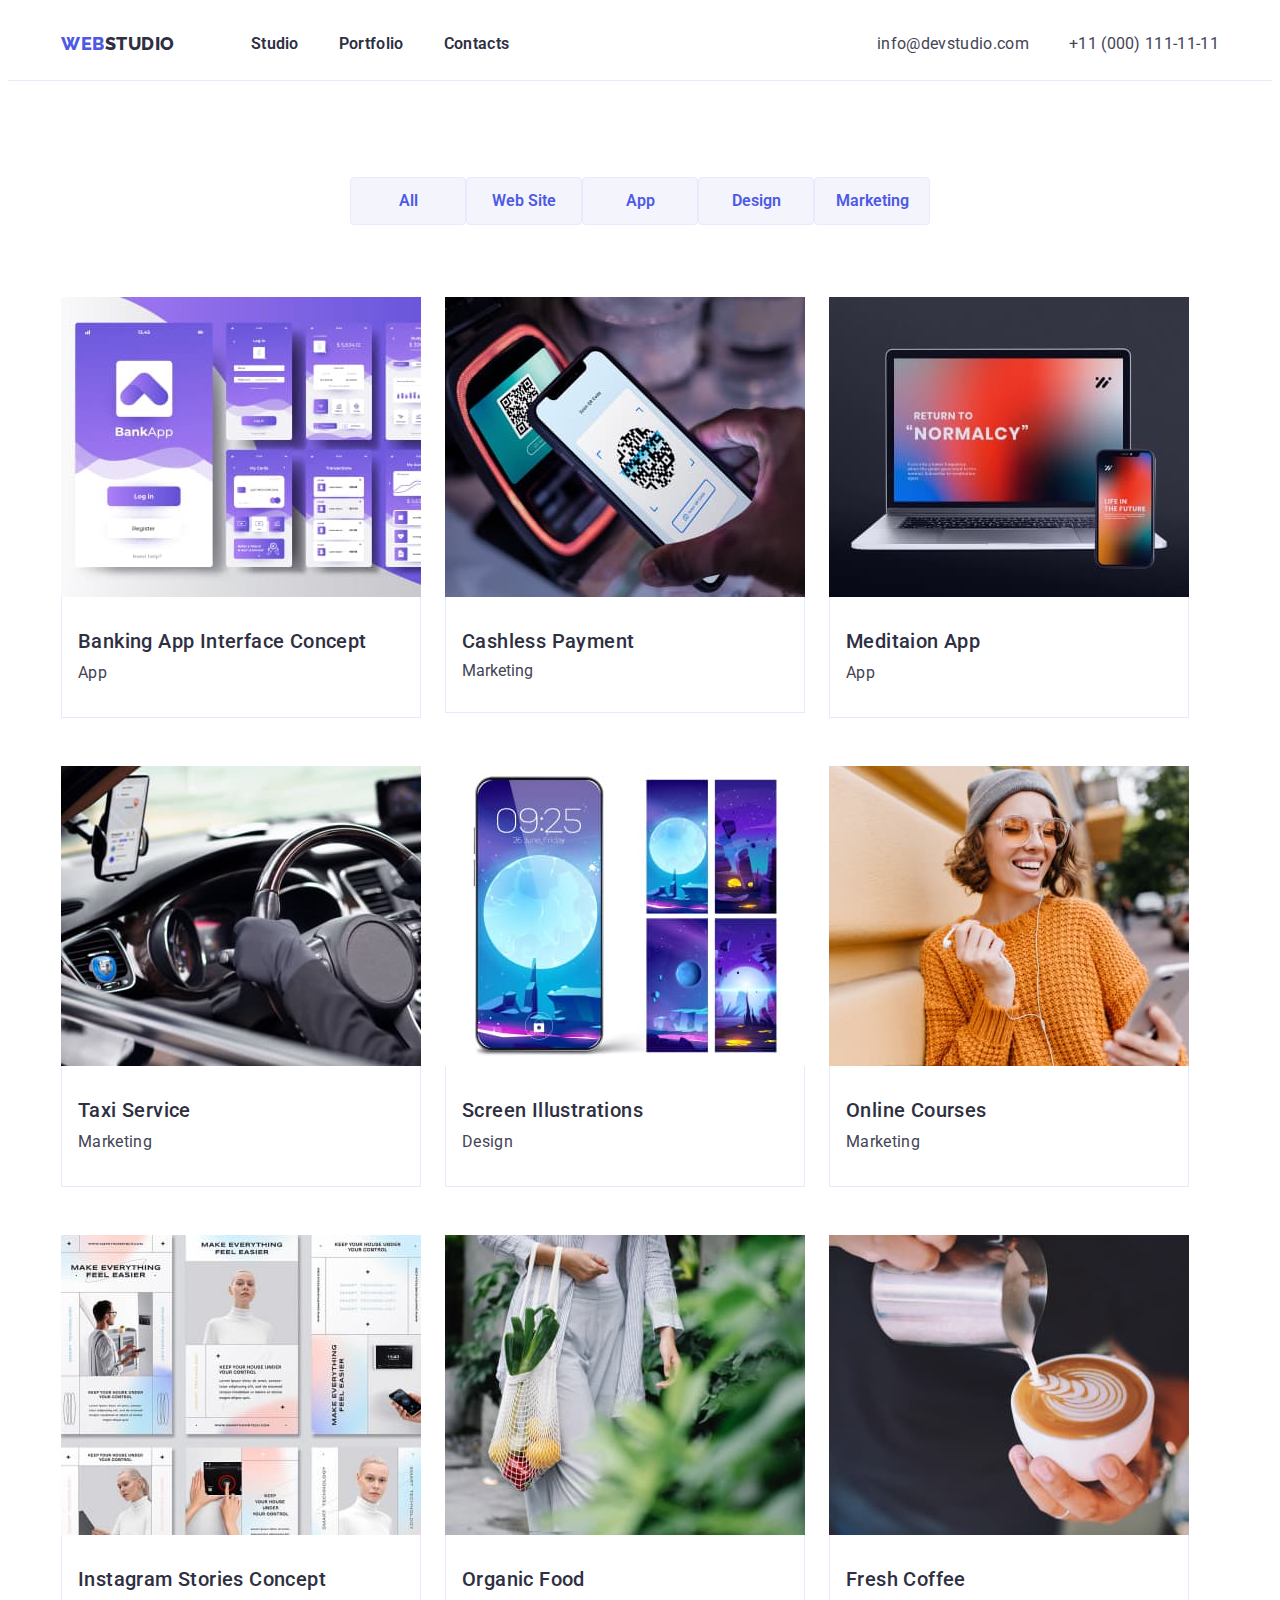
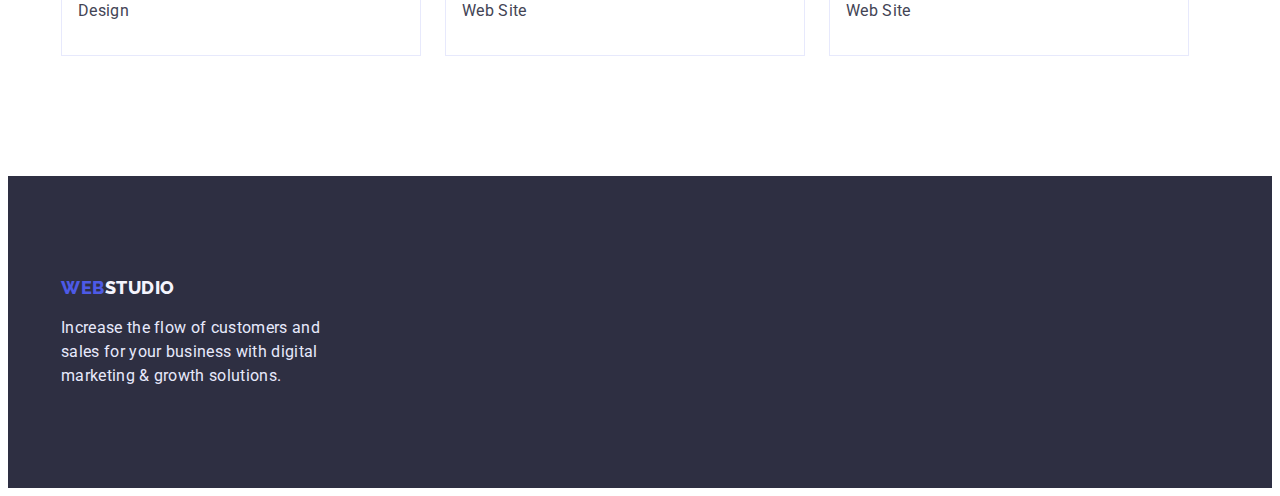
==== portfolio.html @ c37fa41d "Initial commit" ====
<!DOCTYPE html>
<html lang="en">
  <head>
    <meta charset="UTF-8" />
    <meta http-equiv="X-UA-Compatible" content="IE=edge" />
    <meta name="viewport" content="width=device-width, initial-scale=1.0" />
    <title>Portfolio</title>
    <link rel="preconnect" href="https://fonts.googleapis.com" />
    <link rel="preconnect" href="https://fonts.gstatic.com" crossorigin />
    <link
      href="https://fonts.googleapis.com/css2?family=Raleway:wght@800&family=Roboto:wght@400;500;700;900&display=swap"
      rel="stylesheet"
    />
    <link
      rel="stylesheet"
      href="https://cdnjs.cloudflare.com/ajax/libs/modern-normalize/1.1.0/modern-normalize.min.css"
      integrity="sha512-wpPYUAdjBVSE4KJnH1VR1HeZfpl1ub8YT/NKx4PuQ5NmX2tKuGu6U/JRp5y+Y8XG2tV+wKQpNHVUX03MfMFn9Q=="
      crossorigin="anonymous"
      referrerpolicy="no-referrer"
    />
    <link rel="stylesheet" href="./css/styles.css" />
  </head>
  <body class="page-body">
    <header class="page-header">
      <div class="container header-box">
        <nav class="nav-list">
          <a class="logo-link link" href="./index.html"
            >Web<span class="studio-logo">Studio</span>
          </a>
          <ul class="header-list list">
            <li class="item"><a class="header-link link" href="./index.html">Studio</a></li>
            <li class="item"><a class="header-link link" href="./portfolio.html">Portfolio</a></li>
            <li class="item"><a class="header-link link" href="">Contacts</a></li>
          </ul>
        </nav>
        <ul class="header-list list">
          <li class="item">
            <a class="header-link-adress link" href="mailto:info@devstudio.com"
              >info@devstudio.com</a
            >
          </li>
          <li class="item">
            <a class="header-link-adress link" href="tel:110001111111">+11 (000) 111-11-11</a>
          </li>
        </ul>
      </div>
    </header>
    <main class="main-portfolio">
      <section class="portfolio">
        <div class="container">
          <h1 class="visually-hidden">Our Portfolio</h1>
          <ul class="portfolio-list pl-btn list">
            <li class="item-btn"><button class="portfolio-btn" type="button">All</button></li>
            <li class="item-btn"><button class="portfolio-btn" type="button">Web Site</button></li>
            <li class="item-btn"><button class="portfolio-btn" type="button">App</button></li>
            <li class="item-btn"><button class="portfolio-btn" type="button">Design</button></li>
            <li class="item-btn"><button class="portfolio-btn" type="button">Marketing</button></li>
          </ul>
          <ul class="portfolio-list pl-card list">
            <li class="item-card">
              <img class="img-item" src="./images/portfolio1.jpg" alt="" width="360" height="300" />
              <div class="card-text">
                <h2 class="portfolio-pgf">Banking App Interface Concept</h2>
                <p class="portfolio-text">App</p>
              </div>
            </li>
            <li class="item-card">
              <img class="img-item" src="./images/portfolio2.jpg" alt="" width="360" height="300" />
              <div class="card-text">
                <h2 class="portfolio-pgf">Cashless Payment</h2>
                <p>Marketing</p>
              </div>
            </li>
            <li class="item-card">
              <img class="img-item" src="./images/portfolio3.jpg" alt="" width="360" height="300" />
              <div class="card-text">
                <h2 class="portfolio-pgf">Meditaion App</h2>
                <p class="portfolio-text">App</p>
              </div>
            </li>
            <li class="item-card">
              <img class="img-item" src="./images/portfolio4.jpg" alt="" width="360" height="300" />
              <div class="card-text">
                <h2 class="portfolio-pgf">Taxi Service</h2>
                <p class="portfolio-text">Marketing</p>
              </div>
            </li>
            <li class="item-card">
              <img class="img-item" src="./images/portfolio5.jpg" alt="" width="360" height="300" />
              <div class="card-text">
                <h2 class="portfolio-pgf">Screen Illustrations</h2>
                <p class="portfolio-text">Design</p>
              </div>
            </li>
            <li class="item-card">
              <img class="img-item" src="./images/portfolio6.jpg" alt="" width="360" height="300" />
              <div class="card-text">
                <h2 class="portfolio-pgf">Online Courses</h2>
                <p class="portfolio-text">Marketing</p>
              </div>
            </li>
            <li class="item-card">
              <img class="img-item" src="./images/portfolio7.jpg" alt="" width="360" height="300" />
              <div class="card-text">
                <h2 class="portfolio-pgf">Instagram Stories Concept</h2>
                <p class="portfolio-text">Design</p>
              </div>
            </li>
            <li class="item-card">
              <img class="img-item" src="./images/portfolio8.jpg" alt="" width="360" height="300" />
              <div class="card-text">
                <h2 class="portfolio-pgf">Organic Food</h2>
                <p class="portfolio-text">Web Site</p>
              </div>
            </li>
            <li class="item-card">
              <img class="img-item" src="./images/portfolio9.jpg" alt="" width="360" height="300" />
              <div class="card-text">
                <h2 class="portfolio-pgf">Fresh Coffee</h2>
                <p class="portfolio-text">Web Site</p>
              </div>
            </li>
          </ul>
        </div>
      </section>
    </main>
    <footer class="page-footer">
      <div class="container">
        <a class="link link-footer" href="./index.html"
          >Web<span class="studio-logo-fot">Studio</span></a
        >
        <p class="footer-text">
          Increase the flow of customers and sales for your business with digital marketing & growth
          solutions.
        </p>
      </div>
    </footer>
  </body>
</html>
---- css/styles.css ----
:root {
  --main-light-color: #ffffff;
  --main-p-color: #434455;
  --main-text-color: #212121;
  --main-logo-color1: #2e2f42;
  --main-logo-color2: #4d5ae5;
  --main-hero-color: #2e2f42;
  --main-comand-bg-color: #f4f4fd;
  --main-button-color: #4d5ae5;
  --main-box-shadow-color: rgba(0, 0, 0, 0.15);
  /* --main-contact-color: rgba(255, 255, 255, 0.6); */
  --footer-text-color: #e7e9fc;
  --main-btn-color-2: #404bbf;
  --main-border-header: #e7e9fc;
}

p,
h1,
h2,
h3,
h4,
h5,
h6 {
  margin: 0;
}

ul,
ol {
  margin: 0;
  padding: 0;
  letter-spacing: none;
}

img {
  display: block;
  max-width: 100%;
  height: auto;
}

button {
  cursor: pointer;
}

.list {
  list-style: none;
}

.link {
  text-decoration: none;
}
.link:hover,
.link:focus {
  color: var(--main-logo-color2);
}

/* body */
.page-body {
  font-family: 'Roboto', sans-serif;
  /* font-size: 16px; */
  color: var(--main-p-color);
  background-color: var(--main-light-color);
}
/* header */
.container {
  width: 1158px;
  padding-left: 15px;
  padding-right: 15px;
  margin: 0 auto;
  /* outline: 1px solid red; */
  /* display: flex; */
}

.header-box {
  display: flex;
  align-items: center;
  margin-left: auto;
  justify-content: space-between;
}

.logo-link {
  font-family: 'Raleway', sans-serif;
  /* font-style: normal; */
  font-weight: 800;
  font-size: 18px;
  line-height: 1.33;
  display: flex;
  /* align-items: center; */
  letter-spacing: 0.03em;
  text-transform: uppercase;
  color: var(--main-logo-color2);
  /* flex: none;
  order: 1;
  flex-grow: 0; */
  margin-right: 76px;
}

.studio-logo {
  color: var(--main-logo-color1);
}
.studio-logo-fot {
  color: var(--main-comand-bg-color);
}
.page-header {
  border-bottom: 1px solid #e7e9fc;
}
.nav-list {
  display: flex;
  align-items: center;
}
.logo-link {
  padding-top: 24px;
  padding-bottom: 24px;
}
.header-list {
  display: flex;
  justify-content: space-between;
}

.item:not(:last-child) {
  margin-right: 40px;
}
.header-link {
  /* font-family: 'Roboto'; */
  /* font-style: normal; */
  font-weight: 600;
  font-size: 16px;
  line-height: 1.5;
  letter-spacing: 0.02em;
  color: var(--main-logo-color1);
  flex: none;
  order: 1;
  flex-grow: 0;
  display: block;
  padding-top: 24px;
  padding-bottom: 24px;
}
.header-link-adress {
  /* font-style: normal; */
  font-weight: 400;
  font-size: 16px;
  line-height: 1.5;
  letter-spacing: 0.02em;
  color: var(--main-p-color);
  display: block;
  padding-top: 24px;
  padding-bottom: 24px;
}

/* main */
.main-index {
}
.hero {
  background: var(--main-hero-color);
  padding-top: 188px;
  padding-bottom: 188px;
}
.hero-title {
  /* font-family: 'Roboto';
font-style: normal; */
  font-weight: 500;
  font-size: 56px;
  line-height: 1.07;

  color: var(--main-light-color);

  margin-bottom: 48px;
  margin-left: auto;
  margin-right: auto;
  width: 494px;

  text-align: center;
  letter-spacing: 0.02em;
}

.hero-container {
}
.hero-btn {
  font-family: inherit;
  background: var(--main-button-color);
  box-shadow: 0px 4px 4px rgba(0, 0, 0, 0.15);
  border-radius: 4px;
  /* font-family: 'Roboto';
font-style: normal; */
  font-weight: 600;
  font-size: 16px;
  line-height: 1.19;
  display: flex;
  align-items: center;

  letter-spacing: 0.04em;
  color: var(--main-light-color);
  flex: none;
  order: 0;
  flex-grow: 0;

  display: flex;
  flex-direction: row;
  align-items: flex-start;
  padding: 16px 32px;
  gap: 10px;
  margin: 0 auto;

  border-color: var(--main-button-color);
}
.hero-btn:hover,
.hero-btn:focus {
  background-color: var(--main-btn-color-2);
  color: var(--main-light-color);
  cursor: pointer;
  border-color: var(--main-btn-color-2);
}
.portfolio-btn:hover,
.portfolio-btn:focus {
  background-color: var(--main-button-color);
  color: var(--main-light-color);
  cursor: pointer;
}
.values {
  padding-top: 120px;
  padding-bottom: 120px;
}

.values-container {
  margin: 0 auto;
}

.visually-hidden {
  position: absolute;
  white-space: nowrap;
  width: 1px;
  height: 1px;
  overflow: hidden;
  border: 0;
  padding: 0;
  clip: rect(0 0 0 0);
  clip-path: inset(50%);
  margin: -1px;
}
.values-list {
  display: flex;
  gap: 24px;
}
.valyes-paragraf {
  /* font-family: 'Roboto';
font-style: normal; */
  font-weight: 500;
  font-size: 20px;
  line-height: 1.2;
  letter-spacing: 0.02em;
  color: var(--main-logo-color1);
  flex: none;
  order: 0;
  flex-grow: 0;
  margin-bottom: 8px;
}
.values-text {
  /* font-family: 'Roboto';
font-style: normal; */
  font-weight: 400;
  font-size: 16px;
  line-height: 1.5;
  letter-spacing: 0.02em;
  color: var(--main-p-color);
  flex: none;
  order: 1;
  flex-grow: 0;
  width: 264px;
}
.work {
  padding-bottom: 120px;
}
.work-title {
  /* font-family: 'Roboto';
font-style: normal; */
  font-weight: 600;
  font-size: 36px;
  line-height: 1.11;
  text-align: center;
  letter-spacing: 0.02em;
  text-transform: capitalize;
  color: var(--main-logo-color1);
  margin-bottom: 72px;
}
.work-list {
  display: flex;
  gap: 24px;
}
.team {
  background: var(--main-comand-bg-color);
  padding-top: 120px;
  padding-bottom: 120px;
}

.list-item {
  background-color: var(--main-light-color);
}
.team-title {
  /* font-family: 'Roboto';
font-style: normal; */
  font-weight: 700;
  font-size: 36px;
  line-height: 1.11;
  text-align: center;
  letter-spacing: 0.02em;
  text-transform: capitalize;
  color: var(--main-logo-color1);
  margin-bottom: 72px;
}
.tem-list {
  display: flex;
  gap: 24px;
}
.team-paragraf {
  /* font-family: 'Roboto';
font-style: normal; */
  font-weight: 500;
  font-size: 20px;
  line-height: 1.2;
  letter-spacing: 0.02em;
  text-transform: capitalize;
  color: var(--main-logo-color1);
  margin-bottom: 8px;
}
.team-text {
  /* font-family: 'Roboto';
font-style: normal; */
  font-weight: 400;
  font-size: 16px;
  line-height: 1.5;
  letter-spacing: 0.02em;
  color: var(--main-p-color);
}

.team-box {
  text-align: center;
  margin-top: 32px;
  margin-bottom: 32px;
}
/* footer */
.page-footer {
  background: var(--main-hero-color);
  padding-top: 100px;
  padding-bottom: 100px;
}

.link-footer {
  margin-bottom: 16px;
  font-family: 'Raleway', sans-serif;
  font-weight: 800;
  font-size: 18px;
  line-height: 1.33;
  display: flex;
  letter-spacing: 0.03em;
  text-transform: uppercase;
  color: var(--main-logo-color2);
}
.footer-text {
  /* font-family: 'Roboto';
font-style: normal; */
  font-weight: 400;
  font-size: 16px;
  line-height: 1.5;
  letter-spacing: 0.02em;
  color: var(--footer-text-color);
  width: 264px;
}
/* portfolio */

.portfolio {
  padding-top: 96px;
  padding-bottom: 120px;
}

.portfolio-list {
}

.pl-btn {
  display: flex;

  justify-content: center;

  margin-bottom: 72px;
}

.pl-card {
  display: flex;
  column-gap: 24px;
  row-gap: 48px;
  flex-wrap: wrap;
}

.list {
}
.portfolio-btn {
  font-family: inherit;
  background: var(--main-comand-bg-color);
  border: 1px solid #e7e9fc;
  border-radius: 4px;
  flex: none;
  order: 1;
  flex-grow: 0;
  color: var(--main-logo-color2);
  font-weight: 600;
  font-size: 16px;
  line-height: 1.5;

  display: flex;
  flex-direction: row;
  justify-content: center;
  align-items: center;
  padding: 12px 24px;

  width: 116px;
  height: 48px;
}
.portfolio-pgf {
  /* font-family: 'Roboto';
font-style: normal; */
  font-weight: 500;
  font-size: 20px;
  line-height: 1.2;
  letter-spacing: 0.02em;
  color: var(--main-logo-color1);
  flex: none;
  order: 0;
  flex-grow: 0;
  margin-bottom: 8px;
}
.portfolio-text {
  /* font-family: 'Roboto';
font-style: normal; */
  font-weight: 400;
  font-size: 16px;
  line-height: 1.5;
  letter-spacing: 0.02em;
  color: var(--main-p-color);
  flex: none;
  order: 1;
  flex-grow: 0;
}

.item-card {
  /* margin-top: 48px;
  margin-left: 24px; */
}

.card-text {
  padding: 32px 16px;
  border: 1px solid #e7e9fc;
  border-top: none;
}

.item-btn:not(:last-child) {
}

.img-item {
}
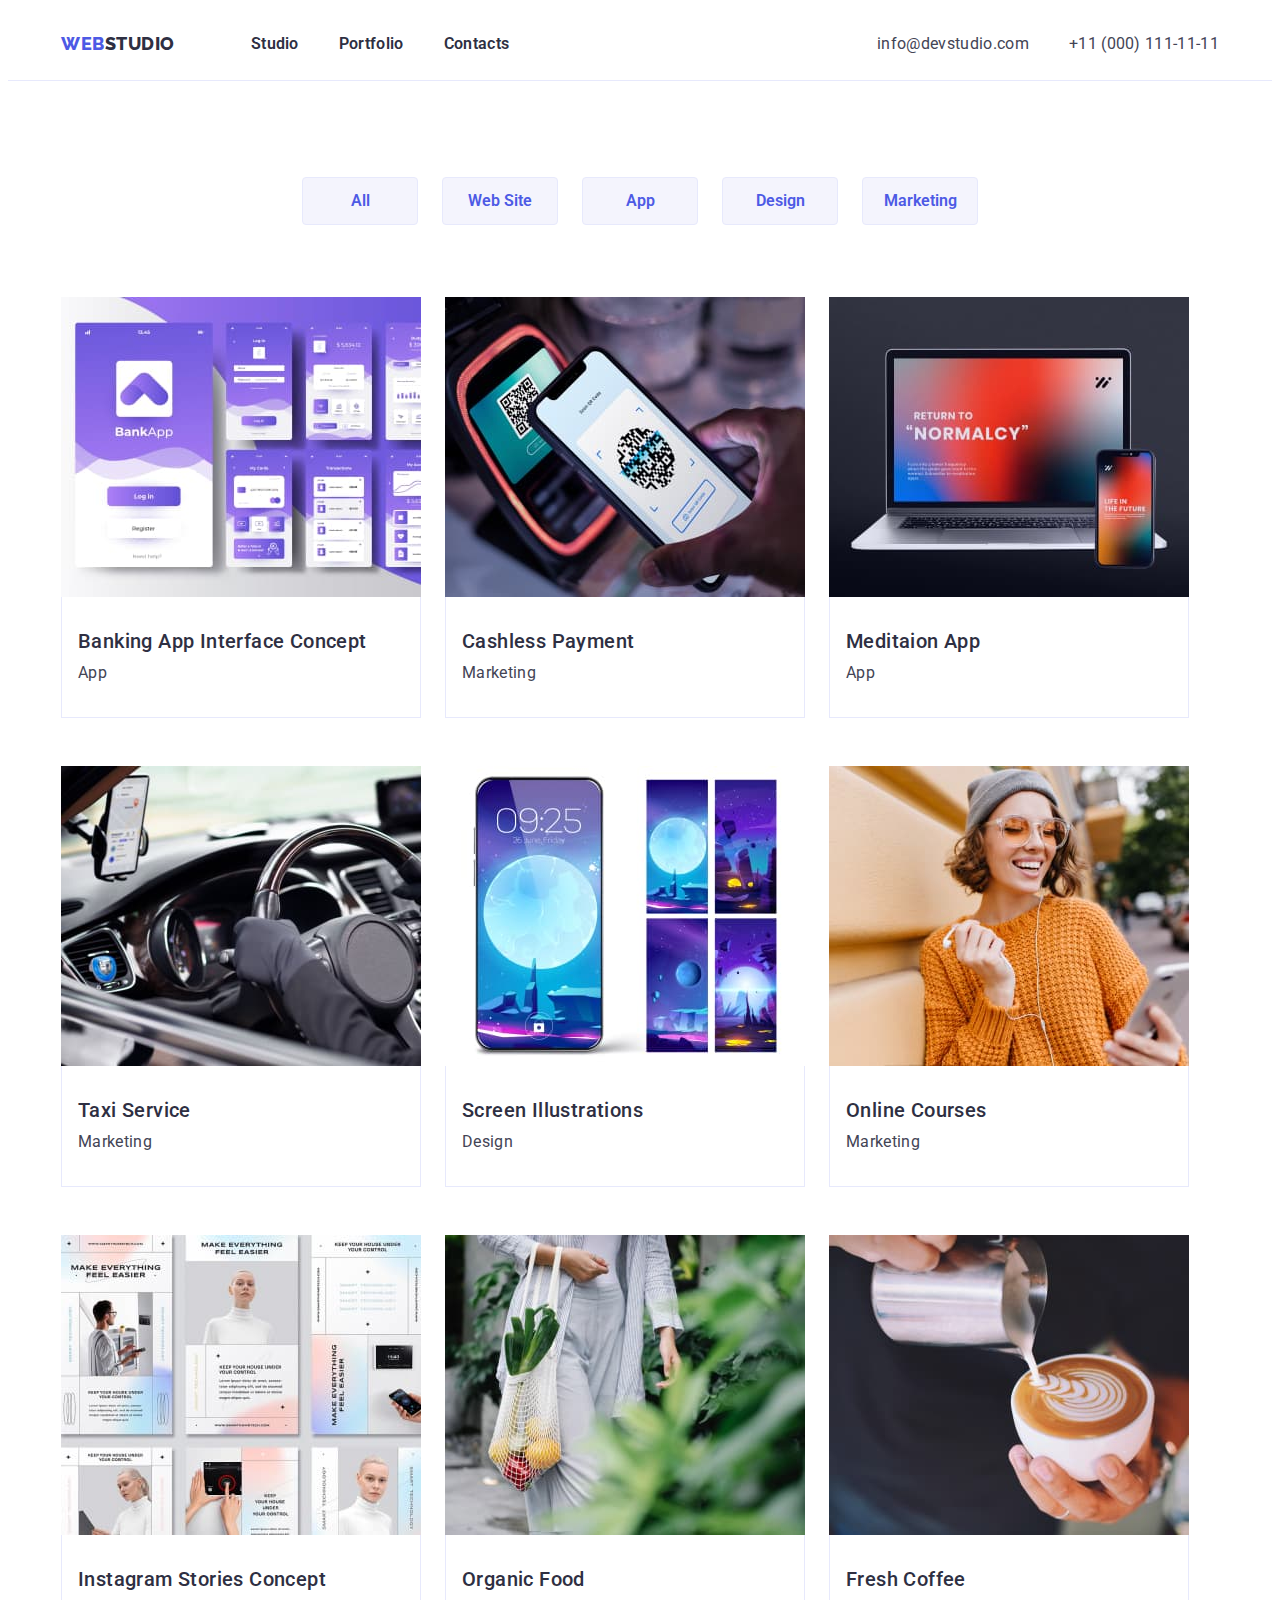
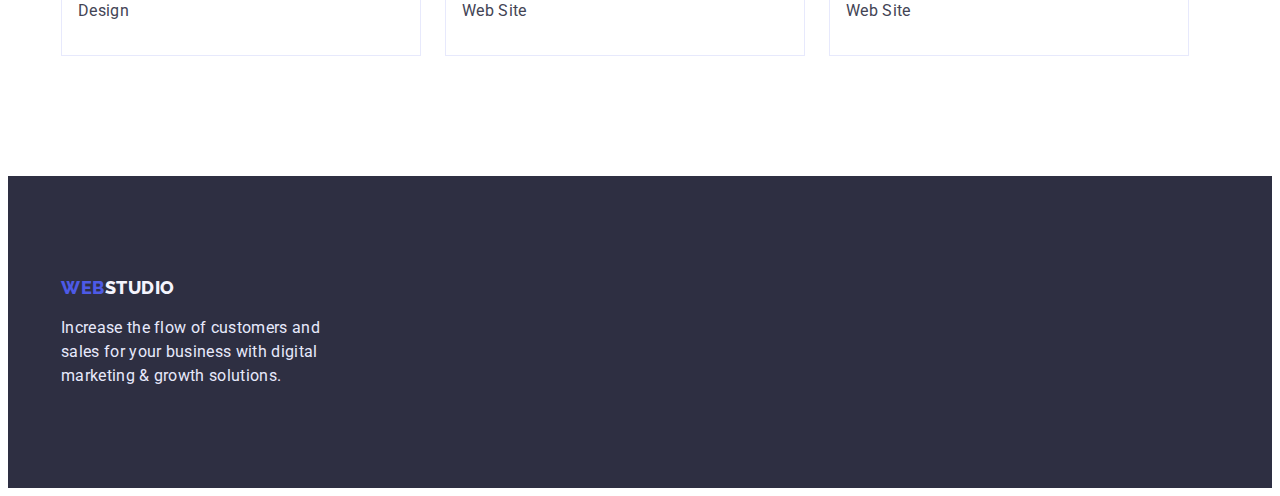
==== commit e2889aee: "Випр 2 картка" ====
--- a/portfolio.html
+++ b/portfolio.html
@@ -68,7 +68,7 @@
               <img class="img-item" src="./images/portfolio2.jpg" alt="" width="360" height="300" />
               <div class="card-text">
                 <h2 class="portfolio-pgf">Cashless Payment</h2>
-                <p>Marketing</p>
+                <p class="portfolio-text">Marketing</p>
               </div>
             </li>
             <li class="item-card">
--- a/css/styles.css
+++ b/css/styles.css
@@ -378,7 +378,7 @@
   display: flex;
 
   justify-content: center;
-
+  gap: 24px;
   margin-bottom: 72px;
 }
 
@@ -437,6 +437,7 @@
   flex: none;
   order: 1;
   flex-grow: 0;
+  
 }
 
 .item-card {
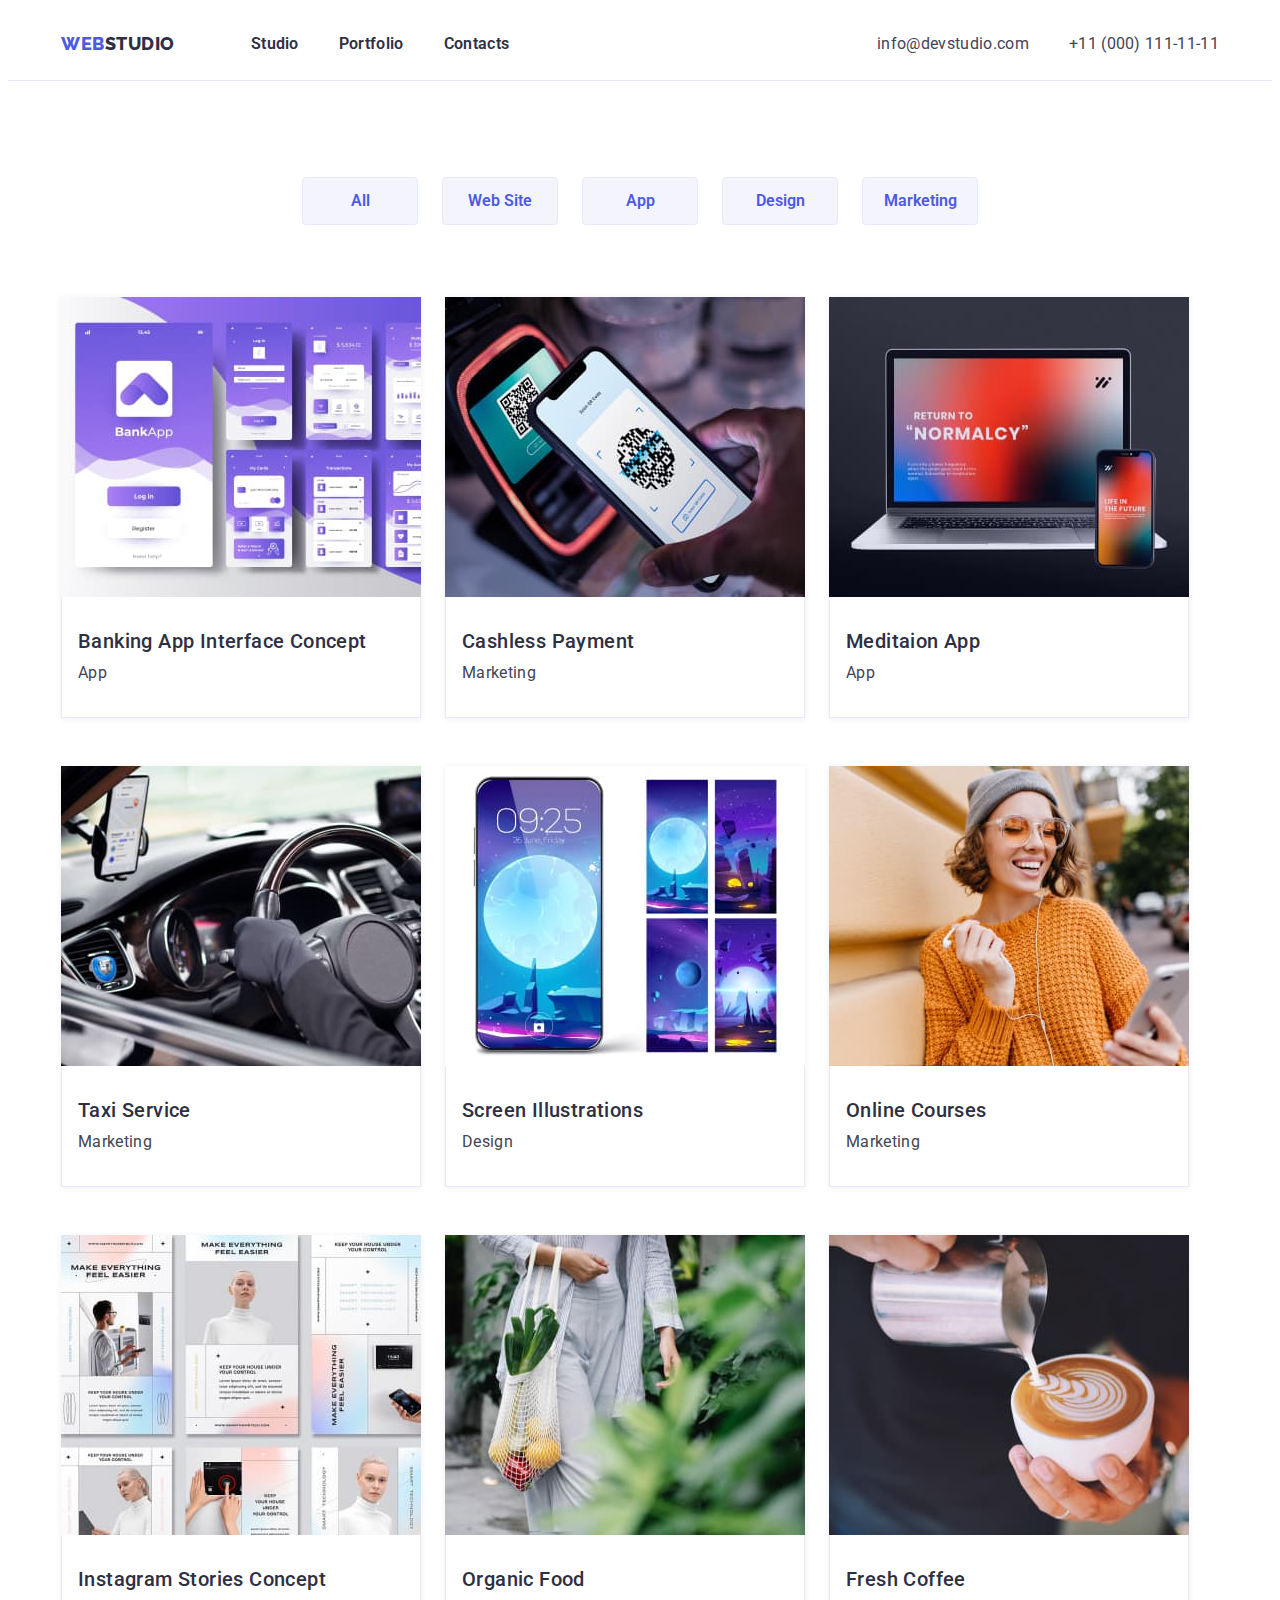
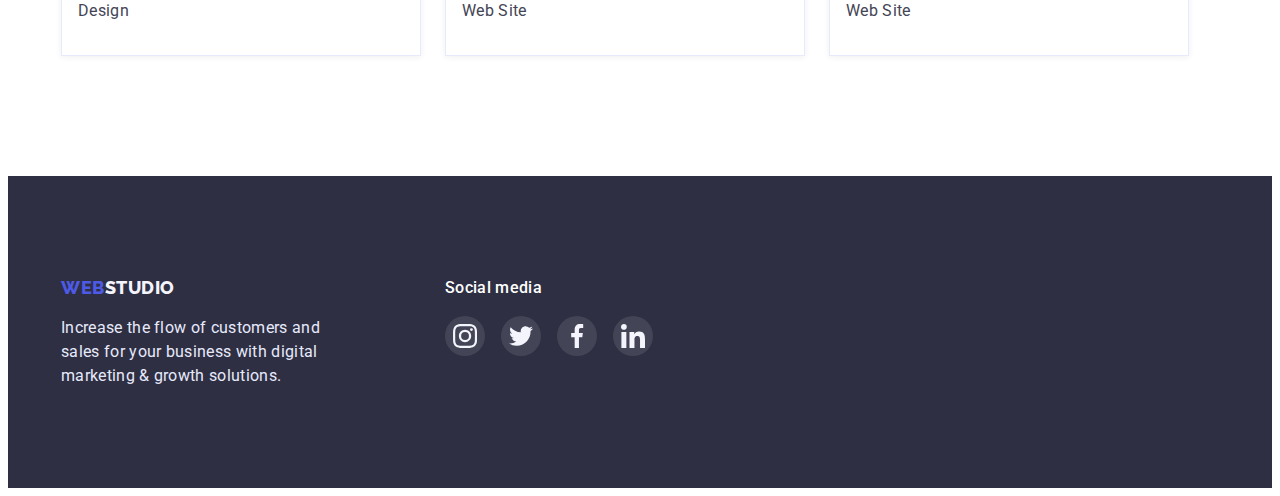
==== commit 72bdf31d: "Final DZ4" ====
--- a/portfolio.html
+++ b/portfolio.html
@@ -125,14 +125,62 @@
       </section>
     </main>
     <footer class="page-footer">
-      <div class="container">
-        <a class="link link-footer" href="./index.html"
-          >Web<span class="studio-logo-fot">Studio</span></a
-        >
-        <p class="footer-text">
-          Increase the flow of customers and sales for your business with digital marketing & growth
-          solutions.
-        </p>
+      <div class="container container-footer">
+        <div class="footer-item">
+          <a class="link link-footer" href="./index.html"
+            >Web<span class="studio-logo-fot">Studio</span></a
+          >
+          <p class="footer-text">
+            Increase the flow of customers and sales for your business with digital marketing &
+            growth solutions.
+          </p>
+        </div>
+
+        <div class="soc-box-footer">
+          <h2 class="soc-text">Social media</h2>
+          <ul class="team-list-link-footer list">
+            <li class="list-item-svg-footer">
+              <a class="list-link-svg-footer" href="">
+                <svg class="team-svg-footer" width="24" height="24">
+                  <use
+                    class="team-svg-icon-footer"
+                    href="./images/symbol-defs.svg#icon-instagram"
+                  ></use>
+                </svg>
+              </a>
+            </li>
+            <li class="list-item-svg-footer">
+              <a class="list-link-svg-footer" href="">
+                <svg class="team-svg-footer" width="24" height="24">
+                  <use
+                    class="team-svg-icon-footer"
+                    href="./images/symbol-defs.svg#icon-twitter"
+                  ></use>
+                </svg>
+              </a>
+            </li>
+            <li class="list-item-svg-footer">
+              <a class="list-link-svg-footer" href="">
+                <svg class="team-svg-footer" width="24" height="24">
+                  <use
+                    class="team-svg-icon-footer"
+                    href="./images/symbol-defs.svg#icon-facebook"
+                  ></use>
+                </svg>
+              </a>
+            </li>
+            <li class="list-item-svg-footer">
+              <a class="list-link-svg-footer" href="">
+                <svg class="team-svg-footer" width="24" height="24">
+                  <use
+                    class="team-svg-icon-footer"
+                    href="./images/symbol-defs.svg#icon-linkedin"
+                  ></use>
+                </svg>
+              </a>
+            </li>
+          </ul>
+        </div>
       </div>
     </footer>
   </body>
--- a/css/styles.css
+++ b/css/styles.css
@@ -150,9 +150,18 @@
 .main-index {
 }
 .hero {
-  background: var(--main-hero-color);
+  /* background: var(--main-hero-color); */
   padding-top: 188px;
   padding-bottom: 188px;
+  max-width: 1440px;
+  height: 600px;
+  margin: 0 auto;
+  background-image: linear-gradient(rgba(46, 47, 66, 0.7), rgba(46, 47, 66, 0.7)),
+    url(../images/hero-image.jpg);
+  /* background-image: url(../images/hero-image.jpg); */
+  background-repeat: no-repeat;
+  background-size: cover;
+  background-position: center;
 }
 .hero-title {
   /* font-family: 'Roboto';
@@ -201,19 +210,33 @@
   margin: 0 auto;
 
   border-color: var(--main-button-color);
+
+  box-shadow: 0px 4px 4px rgba(0, 0, 0, 0.15);
 }
 .hero-btn:hover,
 .hero-btn:focus {
-  background-color: var(--main-btn-color-2);
+  background-color: var(--main-button-color);
   color: var(--main-light-color);
   cursor: pointer;
+  border-color: var(--main-button-color);
+  box-shadow: 0px 1px 6px rgba(46, 47, 66, 0.08), 0px 1px 1px rgba(46, 47, 66, 0.16),
+    0px 2px 1px rgba(46, 47, 66, 0.08);
+}
+
+.hero-btn:active {
+  background-color: var(--main-btn-color-2);
   border-color: var(--main-btn-color-2);
+  box-shadow: 0px 4px 4px rgba(0, 0, 0, 0.15);
 }
 .portfolio-btn:hover,
 .portfolio-btn:focus {
   background-color: var(--main-button-color);
   color: var(--main-light-color);
   cursor: pointer;
+  box-shadow: 0px 3px 1px rgba(0, 0, 0, 0.1), 0px 2px 1px rgba(0, 0, 0, 0.08),
+    0px 2px 2px rgba(0, 0, 0, 0.12);
+  border-radius: 4px;
+  border-color: var(--main-button-color);
 }
 .values {
   padding-top: 120px;
@@ -252,6 +275,7 @@
   order: 0;
   flex-grow: 0;
   margin-bottom: 8px;
+  margin-top: 8px;
 }
 .values-text {
   /* font-family: 'Roboto';
@@ -266,6 +290,22 @@
   flex-grow: 0;
   width: 264px;
 }
+
+.values-svg {
+  width: 264px;
+  height: 112px;
+  left: 0px;
+  top: 0px;
+  background: #f4f4fd;
+  border-radius: 4px;
+  margin: 0 auto;
+  padding: 24px 102px;
+}
+
+.values-svg-icon {
+  /* padding: 24px 102px; */
+}
+
 .work {
   padding-bottom: 120px;
 }
@@ -293,6 +333,9 @@
 
 .list-item {
   background-color: var(--main-light-color);
+  box-shadow: 0px 1px 6px rgba(46, 47, 66, 0.08), 0px 1px 1px rgba(46, 47, 66, 0.16),
+    0px 2px 1px rgba(46, 47, 66, 0.08);
+  border-radius: 0px 0px 4px 4px;
 }
 .team-title {
   /* font-family: 'Roboto';
@@ -329,6 +372,7 @@
   line-height: 1.5;
   letter-spacing: 0.02em;
   color: var(--main-p-color);
+  margin-bottom: 8px;
 }
 
 .team-box {
@@ -336,7 +380,96 @@
   margin-top: 32px;
   margin-bottom: 32px;
 }
+
+.team-list-link {
+  display: flex;
+  justify-content: center;
+  gap: 24px;
+}
+
+.list-item-svg {
+  height: 40px;
+  width: 40px;
+}
+
+.list-link-svg {
+  width: 100%;
+  height: 100%;
+  border-radius: 50%;
+  background-color: var(--main-button-color);
+  display: flex;
+  align-items: center;
+  justify-content: center;
+}
+
+.list-link-svg:hover,
+.list-link-svg:focus {
+  background-color: var(--main-btn-color-2);
+}
+
+.team-svg {
+}
+
+.team-svg-icon {
+}
+
+.customers {
+  padding-top: 130px;
+  padding-bottom: 120px;
+}
+.customers-title {
+  font-weight: 700;
+  font-size: 36px;
+  line-height: 1.11;
+  text-align: center;
+  letter-spacing: 0.02em;
+  text-transform: capitalize;
+  color: var(--main-logo-color1);
+  margin-bottom: 72px;
+}
+.customers-list {
+  display: flex;
+  justify-content: center;
+  gap: 24px;
+}
+.customers-item {
+  width: 168px;
+  height: 88px;
+  border: 1px solid #8e8f99;
+  border-radius: 4px;
+}
+
+.customers-item:hover,
+.customers-item:focus {
+  border: 1px solid #4d5ae5;
+}
+.customers-link {
+  width: 100%;
+  height: 100%;
+  display: flex;
+  align-items: center;
+  justify-content: center;
+}
+
+/* .customers-link:hover,
+.customers-link:focus {
+fill: #4d5ae5;
+} */
+
+.cust-icon {
+  fill: #8e8f99;
+}
+
+.cust-icon:hover,
+.cust-icon:focus {
+  fill: #4d5ae5;
+}
+
 /* footer */
+
+.container-footer {
+  display: flex;
+}
 .page-footer {
   background: var(--main-hero-color);
   padding-top: 100px;
@@ -364,6 +497,50 @@
   color: var(--footer-text-color);
   width: 264px;
 }
+
+.soc-box-footer {
+  margin-left: 120px;
+}
+
+.soc-text {
+  font-weight: 500;
+  font-size: 16px;
+  line-height: 1.5;
+  letter-spacing: 0.02em;
+  color: var(--main-light-color);
+  display: block;
+  margin-bottom: 16px;
+}
+
+.team-list-link-footer {
+  display: flex;
+  justify-content: center;
+  gap: 16px;
+}
+
+.list-item-svg-footer {
+  height: 40px;
+  width: 40px;
+}
+
+.list-link-svg-footer {
+  width: 100%;
+  height: 100%;
+  border-radius: 50%;
+  background-color: rgba(255, 255, 255, 0.1);
+  display: flex;
+  align-items: center;
+  justify-content: center;
+}
+
+.list-link-svg-footer:hover,
+.list-link-svg-footer:focus {
+  background-color: #31d0aa;
+}
+
+.team-svg-icon-footer {
+}
+
 /* portfolio */
 
 .portfolio {
@@ -394,6 +571,7 @@
 .portfolio-btn {
   font-family: inherit;
   background: var(--main-comand-bg-color);
+  border-color: var(--main-comand-bg-color);
   border: 1px solid #e7e9fc;
   border-radius: 4px;
   flex: none;
@@ -437,12 +615,18 @@
   flex: none;
   order: 1;
   flex-grow: 0;
-  
 }
 
 .item-card {
-  /* margin-top: 48px;
-  margin-left: 24px; */
+  background-color: --main-light-color;
+  box-shadow: 0px 1px 6px rgba(46, 47, 66, 0.08);
+  cursor: pointer;
+}
+
+.item-card:hover,
+.item-card:focus {
+  box-shadow: 0px 1px 6px rgba(46, 47, 66, 0.08), 0px 1px 1px rgba(46, 47, 66, 0.16),
+    0px 2px 1px rgba(46, 47, 66, 0.08);
 }
 
 .card-text {
